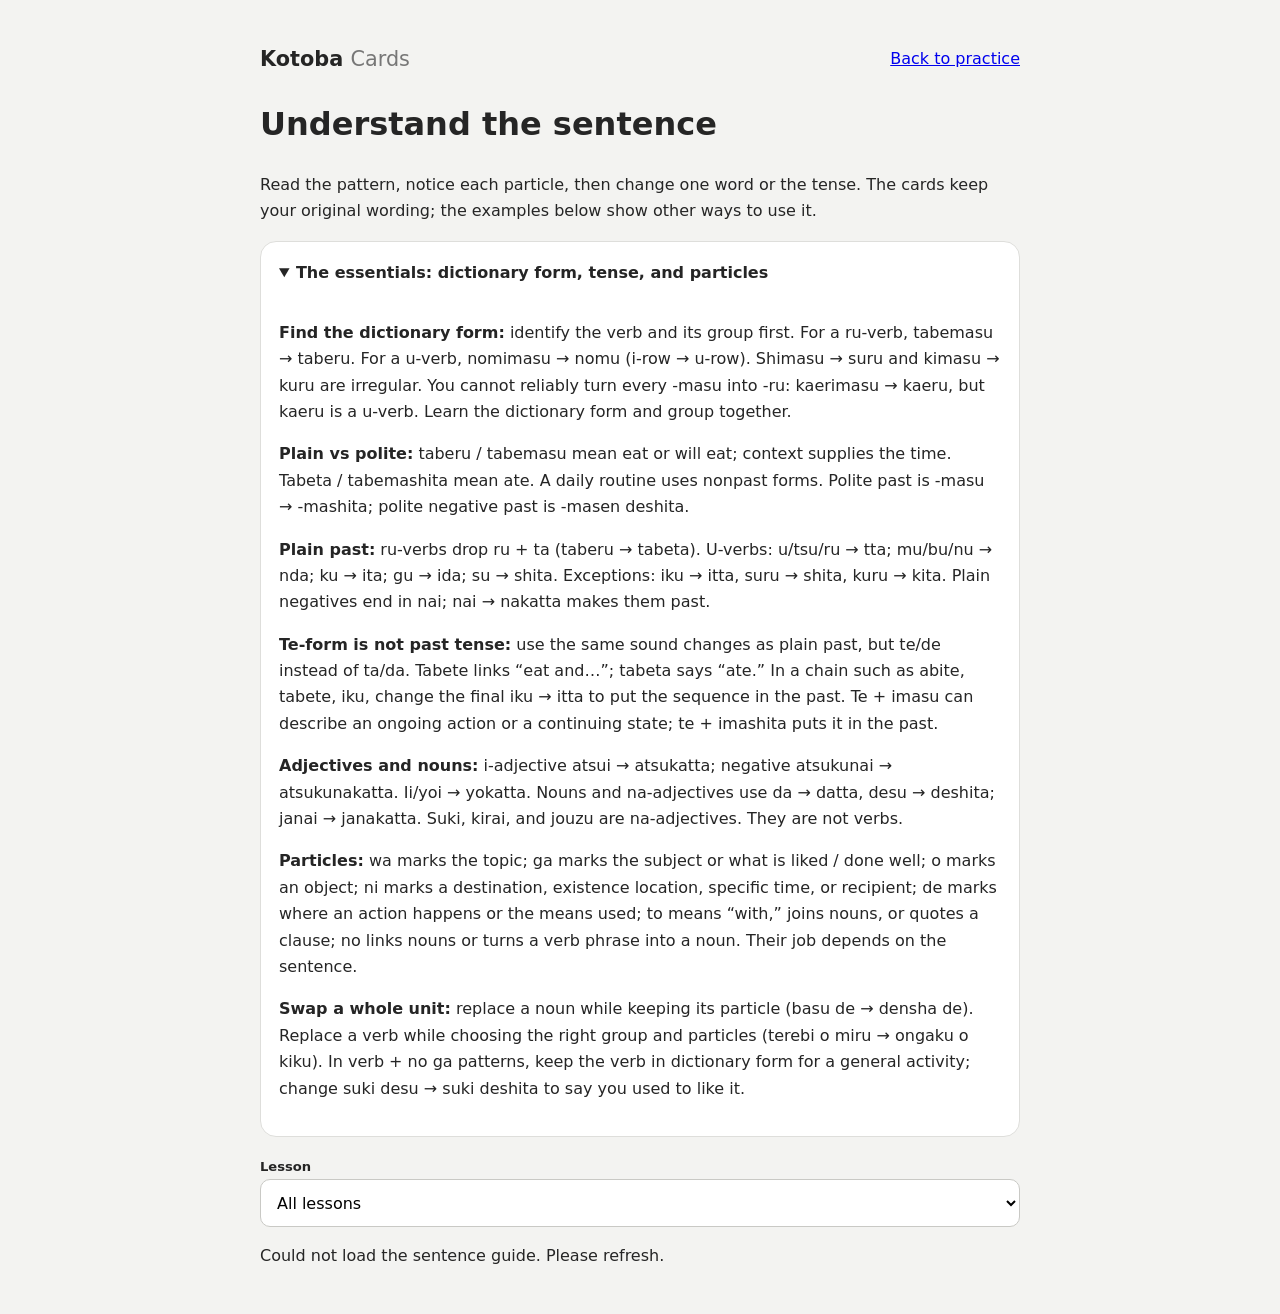
==== static/sentence-guide.html @ 01a3ae69 "Add daily routine lesson and sentence grammar guides for all review lessons" ====
<!doctype html>
<html lang="en">
<head>
  <meta charset="utf-8">
  <meta name="viewport" content="width=device-width, initial-scale=1, viewport-fit=cover">
  <title>Sentence guides · Kotoba Cards</title>
  <link rel="stylesheet" href="/static/style.css?v=13">
</head>
<body>
<main class="guide-page">
  <header><a class="brand" href="/">Kotoba <span>Cards</span></a><a href="/">Back to practice</a></header>
  <h1>Understand the sentence</h1>
  <p>Read the pattern, notice each particle, then change one word or the tense. The cards keep your original wording; the examples below show other ways to use it.</p>
  <details class="guide-card" open>
    <summary>The essentials: dictionary form, tense, and particles</summary>
    <p><strong>Find the dictionary form:</strong> identify the verb and its group first. For a ru-verb, tabemasu → taberu. For a u-verb, nomimasu → nomu (i-row → u-row). Shimasu → suru and kimasu → kuru are irregular. You cannot reliably turn every -masu into -ru: kaerimasu → kaeru, but kaeru is a u-verb. Learn the dictionary form and group together.</p>
    <p><strong>Plain vs polite:</strong> taberu / tabemasu mean eat or will eat; context supplies the time. Tabeta / tabemashita mean ate. A daily routine uses nonpast forms. Polite past is -masu → -mashita; polite negative past is -masen deshita.</p>
    <p><strong>Plain past:</strong> ru-verbs drop ru + ta (taberu → tabeta). U-verbs: u/tsu/ru → tta; mu/bu/nu → nda; ku → ita; gu → ida; su → shita. Exceptions: iku → itta, suru → shita, kuru → kita. Plain negatives end in nai; nai → nakatta makes them past.</p>
    <p><strong>Te-form is not past tense:</strong> use the same sound changes as plain past, but te/de instead of ta/da. Tabete links “eat and…”; tabeta says “ate.” In a chain such as abite, tabete, iku, change the final iku → itta to put the sequence in the past. Te + imasu can describe an ongoing action or a continuing state; te + imashita puts it in the past.</p>
    <p><strong>Adjectives and nouns:</strong> i-adjective atsui → atsukatta; negative atsukunai → atsukunakatta. Ii/yoi → yokatta. Nouns and na-adjectives use da → datta, desu → deshita; janai → janakatta. Suki, kirai, and jouzu are na-adjectives. They are not verbs.</p>
    <p><strong>Particles:</strong> wa marks the topic; ga marks the subject or what is liked / done well; o marks an object; ni marks a destination, existence location, specific time, or recipient; de marks where an action happens or the means used; to means “with,” joins nouns, or quotes a clause; no links nouns or turns a verb phrase into a noun. Their job depends on the sentence.</p>
    <p><strong>Swap a whole unit:</strong> replace a noun while keeping its particle (basu de → densha de). Replace a verb while choosing the right group and particles (terebi o miru → ongaku o kiku). In verb + no ga patterns, keep the verb in dictionary form for a general activity; change suki desu → suki deshita to say you used to like it.</p>
  </details>
  <label for="guide-lesson">Lesson</label>
  <select id="guide-lesson"><option value="all">All lessons</option></select>
  <p id="guide-message" role="status">Loading sentence guides…</p>
  <div id="guide-cards"></div>
</main>
<script src="/static/sentence-guide.js?v=1"></script>
</body>
</html>
---- static/style.css ----
:root {
  color-scheme: light;
  font-family: Inter, ui-rounded, "SF Pro Rounded", system-ui, sans-serif;
  color: #252525;
  background: #f3f3f1;
}

* { box-sizing: border-box; }
[hidden] { display: none !important; }
button, select, input { min-height: 48px; touch-action: manipulation; }
select { width: 100%; min-width: 0; }
.brand { margin-right: auto; align-self: center; color: #252525; text-decoration: none; font-weight: 800; font-size: 1.3rem; }
.brand span { color: #777; font-weight: 400; }
:focus-visible { outline: 3px solid #28714a; outline-offset: 3px; }

body {
  margin: 0;
  min-height: 100vh;
  display: grid;
  place-items: center;
  background: #f3f3f1;
}

main { width: min(92vw, 760px); padding: 42px 0 28px; }

header { display: flex; justify-content: flex-end; gap: 24px; }
label { font-weight: 700; font-size: .82rem; }
select, button { font: inherit; }
select { border: 1px solid #c9c9c5; border-radius: 10px; padding: 9px 30px 9px 12px; background: #fff; }
.home-button { width: 42px; height: 42px; display: grid; place-items: center; border: 1px solid #cacac6; border-radius: 10px; padding: 10px; color: #333; background: #fff; cursor: pointer; }
.home-button svg { width: 100%; height: 100%; fill: currentColor; }

.home-screen, .score-screen { margin-top: 32px; }
.home-screen { display: grid; gap: 20px; }
.home-screen[hidden] { display: none; }
.setup-card { padding: 28px; display: grid; gap: 10px; border: 1px solid #dededb; border-radius: 22px; background: #fff; box-shadow: 0 18px 45px #2222220d; }
.setup-card label:not(:first-child) { margin-top: 12px; }
.setup-help { margin: 2px 0 12px; color: #777; font-size: .85rem; }
.setup-card button { border: 0; border-radius: 12px; padding: 14px; color: #fff; background: #333; font-weight: 750; cursor: pointer; }
.history-card { padding: 28px; border: 1px solid #dededb; border-radius: 22px; background: #fff; }
.history-card h2 { margin: 10px 0 18px; font-family: Georgia, serif; font-size: 1.8rem; font-weight: 500; }
.history-card h3 { margin: 24px 0 10px; font-size: .78rem; letter-spacing: .08em; text-transform: uppercase; }
.history-summary { color: #666; }
.missed-words { display: flex; flex-wrap: wrap; gap: 8px; }
.missed-word { padding: 7px 10px; border-radius: 8px; background: #efefec; font-size: .82rem; }
.run-history { display: grid; gap: 8px; }
.run-row { display: grid; grid-template-columns: 1fr auto; gap: 12px; padding: 10px 0; border-top: 1px solid #ecece8; }
.run-meta { color: #777; font-size: .78rem; }
.run-score { font-weight: 800; font-variant-numeric: tabular-nums; }
.empty-history { color: #888; font-size: .85rem; }

.study-area { margin-top: 32px; }
#progress { color: #686866; font-weight: 650; }
.card {
  width: 100%; min-height: clamp(390px, 48vh, 480px); padding: 28px;
  display: grid; grid-template-rows: auto minmax(100px, 1fr) auto minmax(132px, auto); align-items: center;
  gap: 20px;
  border: 1px solid #dededb; border-radius: 26px; color: #252525; background: #fff;
  box-shadow: 0 18px 45px #22222212;
  transition: transform .18s ease, box-shadow .18s ease;
}
.side-label { align-self: start; justify-self: start; color: #6b6b68; font-size: .78rem; font-weight: 800; letter-spacing: .1em; text-transform: uppercase; }
.prompt { display: flex; flex-direction: column; align-items: center; gap: 5px; color: #777; }
#prompt-word { color: #252525; font-family: Georgia, serif; font-size: clamp(2rem, 7vw, 4rem); font-weight: 500; line-height: 1.12; overflow-wrap: anywhere; text-align: center; }
.card form { width: min(100%, 500px); justify-self: center; display: flex; gap: 10px; }
#answer { min-width: 0; flex: 1; border: 2px solid #cececa; border-radius: 12px; padding: 14px 16px; background: #fff; color: #252525; font: inherit; font-size: 1.15rem; }
#answer:focus { outline: 3px solid #8882; border-color: #555; }
.reading-answers { min-width: 0; flex: 1; display: grid; grid-template-columns: repeat(3, 1fr); gap: 8px; }
.reading-answers[hidden] { display: none; }
.reading-answer { min-width: 0; border: 2px solid #cececa; border-radius: 12px; padding: 14px 10px; background: #fff; color: #252525; font: inherit; font-size: 1.05rem; }
.reading-answer:focus { outline: 3px solid #8882; border-color: #555; }
#check, #hint-button, #retry-button { border: 0; border-radius: 12px; padding: 12px 18px; font-weight: 750; cursor: pointer; }
#check { color: white; background: #333; }
#hint-button, #retry-button { border: 1px solid #cacac6; color: #4f4f4c; background: #f3f3f1; }
.result { min-height: 132px; display: flex; flex-direction: column; align-items: center; justify-content: center; gap: 8px; text-align: center; }
#result-status { font-family: Georgia, serif; font-size: clamp(1.5rem, 5vw, 2.4rem); }
#correction { display: flex; flex-direction: column; gap: 5px; color: #645a50; font-size: 1.1rem; }
.revealed-kana { color: #252525; font-size: 1.6rem; font-weight: 600; }
.result.correct #result-status { color: #28714a; }
.result.incorrect #result-status { color: #a23022; }
.result.hint-visible #correction { color: #755f20; font-weight: 650; }
.hint { color: #978a7b; font-size: .8rem; }
.message { min-height: 24px; color: #a23022; }
.score-card { justify-items: center; padding-block: 50px; text-align: center; }
#score-percent { font-family: Georgia, serif; font-size: clamp(4rem, 14vw, 7rem); font-weight: 500; }
#score-details { color: #666; }
.score-card button { width: min(100%, 300px); }
.word-chart { width: 100%; margin: 18px 0 26px; display: grid; gap: 11px; text-align: left; }
.chart-row { display: grid; grid-template-columns: 1fr minmax(90px, auto); align-items: center; gap: 10px; font-size: .85rem; }
.chart-label { grid-column: 1 / -1; display: grid; gap: 4px; min-width: 0; overflow-wrap: anywhere; font-weight: 700; }
.chart-meaning, .chart-reading { font-weight: 400; line-height: 1.5; }
.chart-reading { color: #666; }
.chart-track { height: 12px; overflow: hidden; border-radius: 99px; background: #e5e5e2; }
.chart-bar { height: 100%; border-radius: inherit; background: #555; }
.chart-value { color: #666; text-align: right; font-variant-numeric: tabular-nums; }

@media (max-width: 560px) {
  body { display: block; min-height: 100svh; }
  main { width: 100%; padding: max(16px, env(safe-area-inset-top)) max(12px, env(safe-area-inset-right)) max(20px, env(safe-area-inset-bottom)) max(12px, env(safe-area-inset-left)); }
  header { align-items: center; flex-direction: row; }
  .home-screen, .study-area, .score-screen { margin-top: 18px; }
  .setup-card, .history-card, .card { padding: 18px; border-radius: 18px; min-width: 0; }
  .card { min-height: 0; grid-template-rows: auto auto auto auto; gap: 16px; }
  .prompt { padding-block: 10px; }
  .result { min-height: 0; overflow-wrap: anywhere; }
  .result:has(#result-status:empty):has(#correction:empty) { display: none; }
  .missed-word, .run-row > div { min-width: 0; overflow-wrap: anywhere; }
  .chart-row { grid-template-columns: 1fr auto; }
  .chart-label { grid-column: 1 / -1; white-space: normal; overflow-wrap: anywhere; }
  .card form { flex-direction: column; }
  .reading-answers { grid-template-columns: 1fr; }
  .home-button { width: 48px; height: 48px; }
}

.sentence-card #prompt-word { font-family: inherit; font-size: clamp(1.15rem, 2.5vw, 1.5rem); line-height: 1.4; }
#sentence-original { white-space: pre-line; color: #444; text-align: center; margin-bottom: 16px; }
.sentence-card form { width: 100%; flex-wrap: wrap; }
.sentence-card #answer { flex-basis: 100%; }
.sentence-tokens { display: flex; flex-wrap: wrap; justify-content: center; gap: 7px; }
.sentence-tokens > span { padding: 4px 8px; border-radius: 6px; overflow-wrap: anywhere; }
.token-correct { color: #14532d; background: #dcfce7; border: 1px solid #16803d; }
.token-incorrect { color: #991b1b; background: #fee2e2; border: 1px solid #c02626; }

.sentence-kana { display: flex; flex-wrap: wrap; justify-content: center; align-items: center; gap: 5px; font-size: 1.3rem; }
.sentence-kana > span { padding: 3px 6px; border-radius: 5px; }
.sentence-kana > span { max-width: 190px; }
.sentence-kana small { display: block; font-size: .8rem; font-weight: 400; line-height: 1.4; margin-top: 4px; }
.sentence-explanation { margin-top: 12px; font-size: 1rem; line-height: 1.6; color: #444; }
.verb-breakdown { margin-top: 18px; text-align: left; font-size: 1rem; line-height: 1.6; color: #333; overflow-wrap: anywhere; }
.verb-breakdown h3 { margin: 0 0 10px; font-size: 1.05rem; }
.verb-detail { padding: 14px; margin-top: 10px; border: 1px solid #dededb; border-radius: 12px; background: #f7f7f5; }
.verb-detail p { margin: 4px 0; }
.card > *, #correction, .verb-breakdown { min-width: 0; max-width: 100%; }
@media (max-width: 560px) {
  .card form > * { width: 100%; max-width: 100%; }
}
.writing-card form { width: 100%; flex-wrap: wrap; }
#handwriting { width: 100%; flex-basis: 100%; }
.writing-pair { display: grid; grid-template-columns: 1fr 1fr; gap: 12px; }
.writing-pair > div { min-width: 0; }
.writing-label { display: block; margin-bottom: 8px; color: #666; font-size: .85rem; }
#kanji-pad, .kanji-reference { width: 100%; aspect-ratio: 1; border: 2px solid #cececa; border-radius: 12px; background: #fff; }
#kanji-pad { display: block; touch-action: none; cursor: crosshair; }
.kanji-reference { display: grid; place-items: center; font-family: 'Noto Serif CJK JP', 'Yu Mincho', serif; font-size: clamp(5rem, 22vw, 12rem); line-height: 1; }
.writing-actions { display: flex; gap: 10px; margin: 12px 0; }
.writing-actions button { flex: 1; padding: 10px; border: 1px solid #cacac6; border-radius: 10px; font: inherit; cursor: pointer; }
#writing-right { background: #28714a; color: white; }
.writing-actions button:disabled { opacity: .45; cursor: default; }
.sentence-guide { margin-top: 18px; padding: 16px; border: 1px solid #dededb; border-radius: 12px; background: #f7f7f5; text-align: left; font-size: 1rem; line-height: 1.65; overflow-wrap: anywhere; }
.sentence-guide h3 { margin: 0 0 10px; font-size: 1.05rem; }
.sentence-guide p { margin: 12px 0; }
.guide-page { line-height: 1.65; }
.guide-page header { align-items: center; flex-wrap: wrap; }
.guide-card { padding: 18px; margin: 16px 0; background: white; border: 1px solid #dededb; border-radius: 16px; overflow-wrap: anywhere; }
.guide-card summary { cursor: pointer; font-weight: 700; min-height: 44px; }
.guide-japanese { font-size: 1.2rem; }
.guide-romaji { color: #555; }
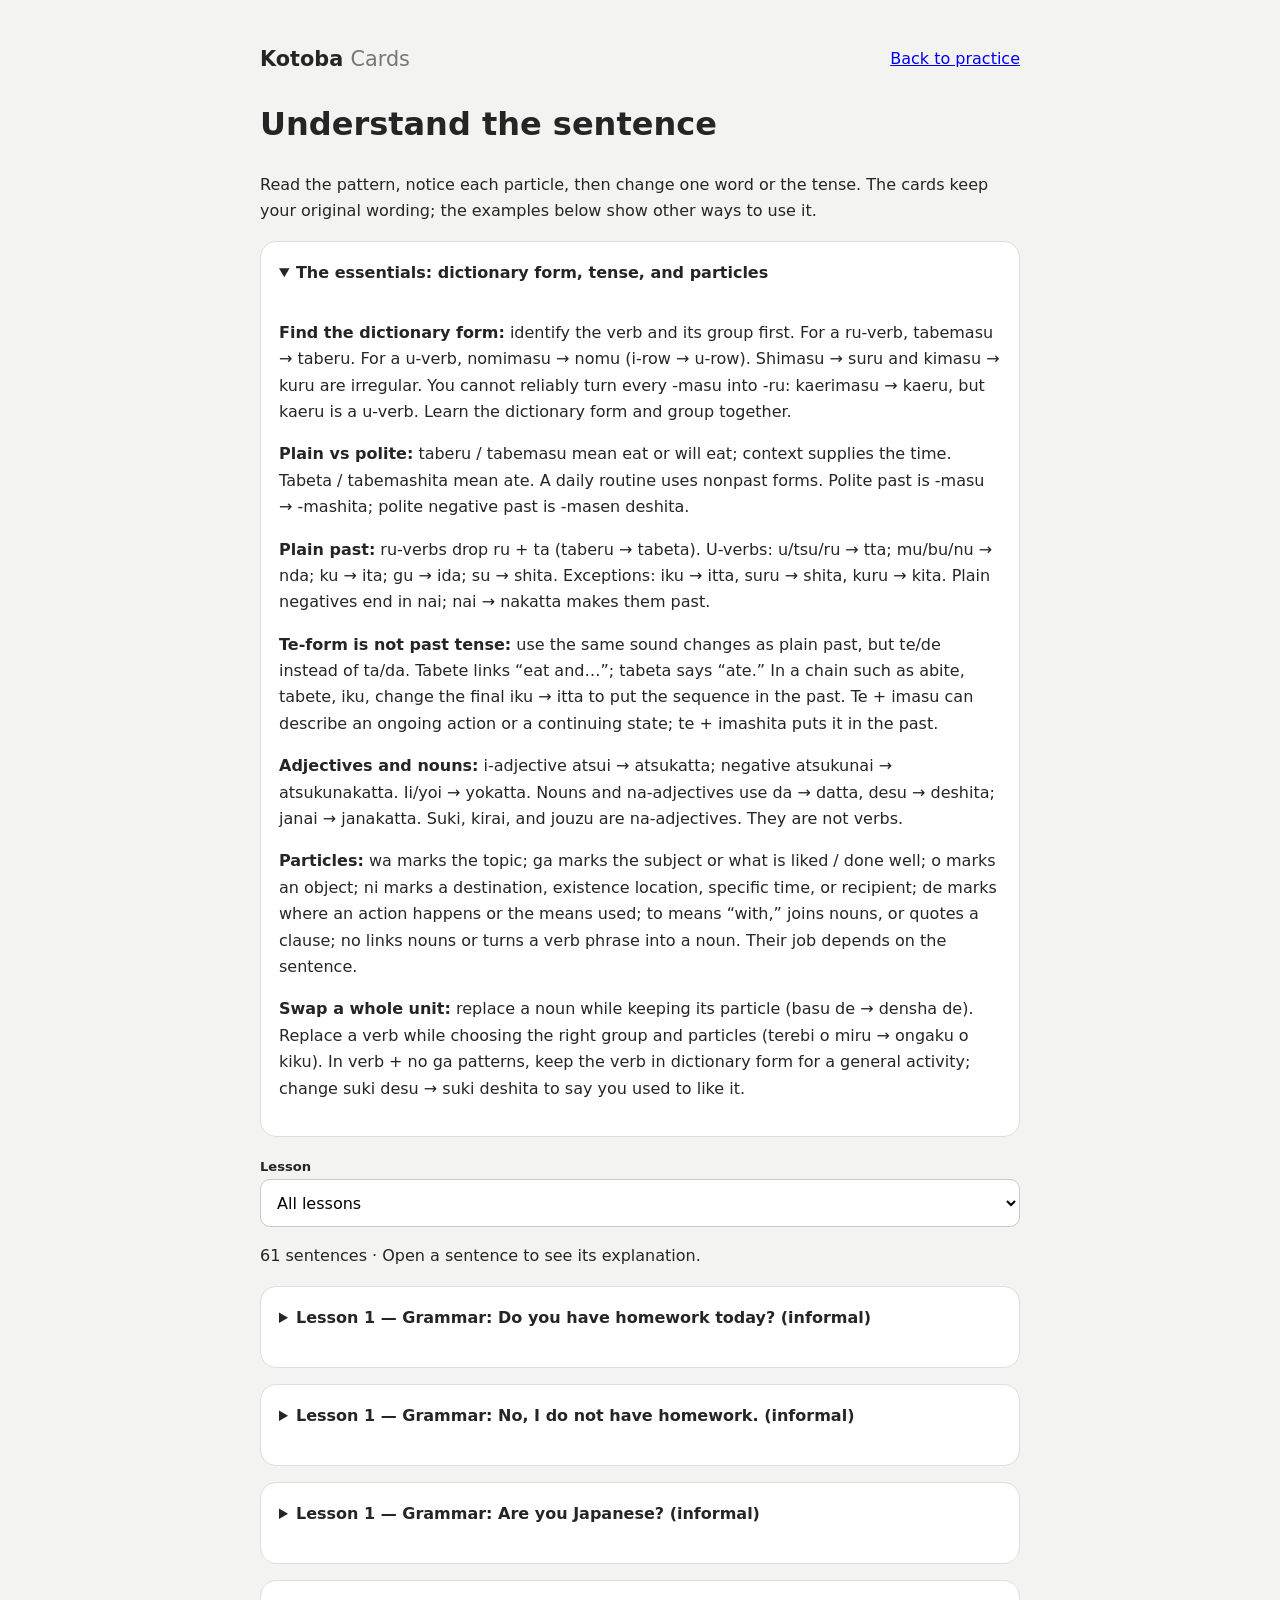
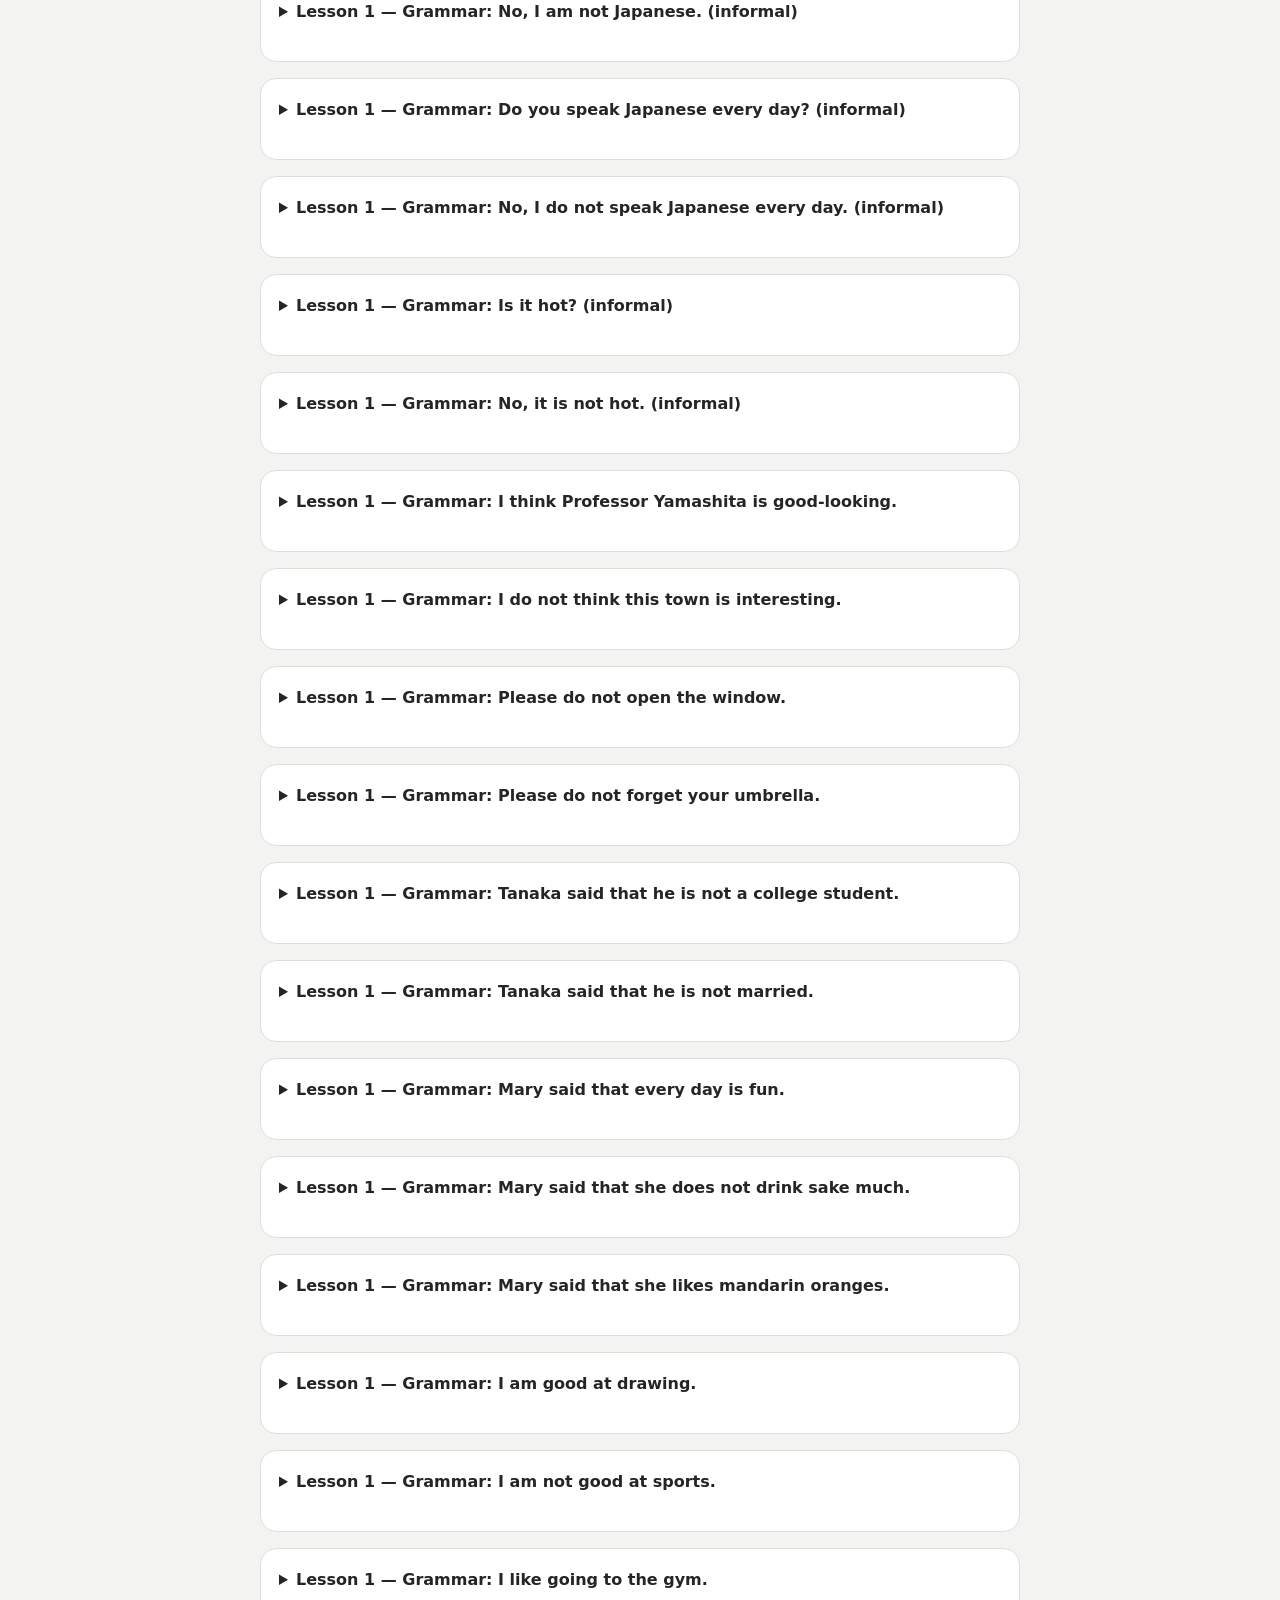
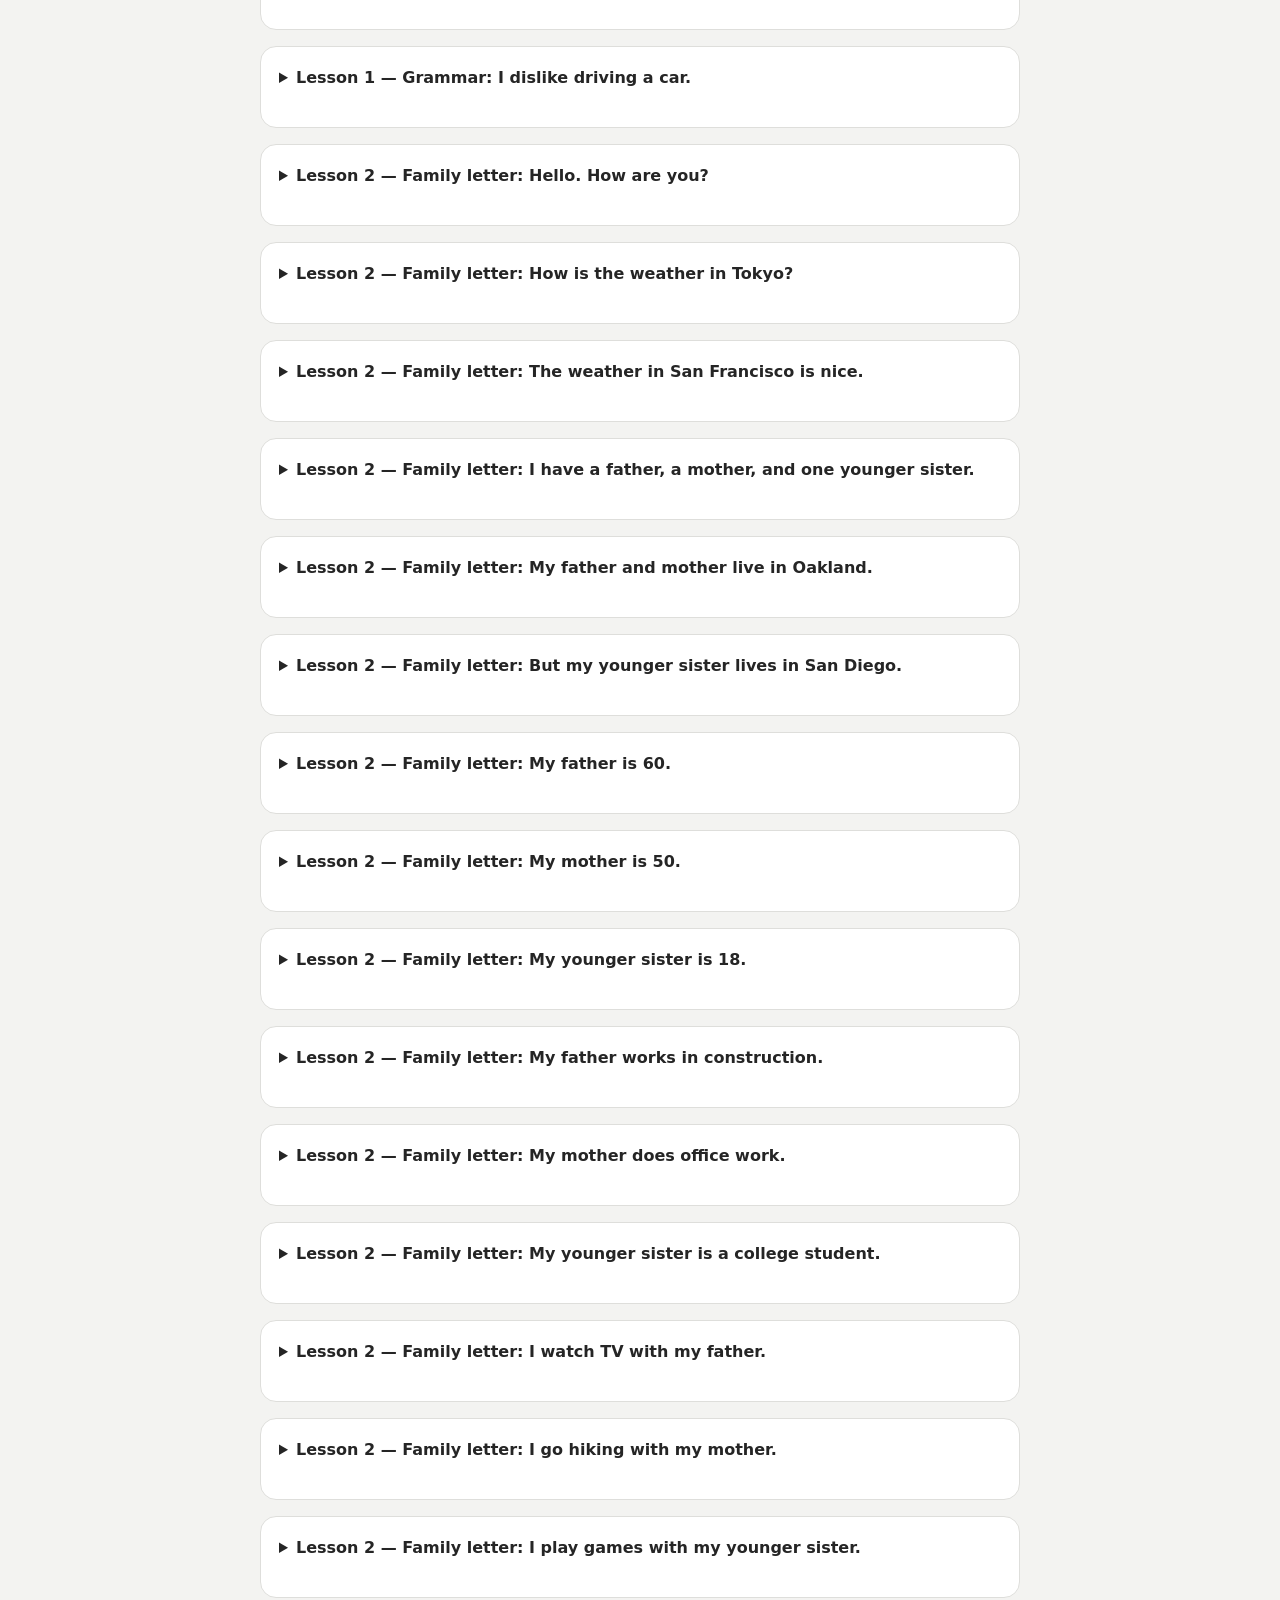
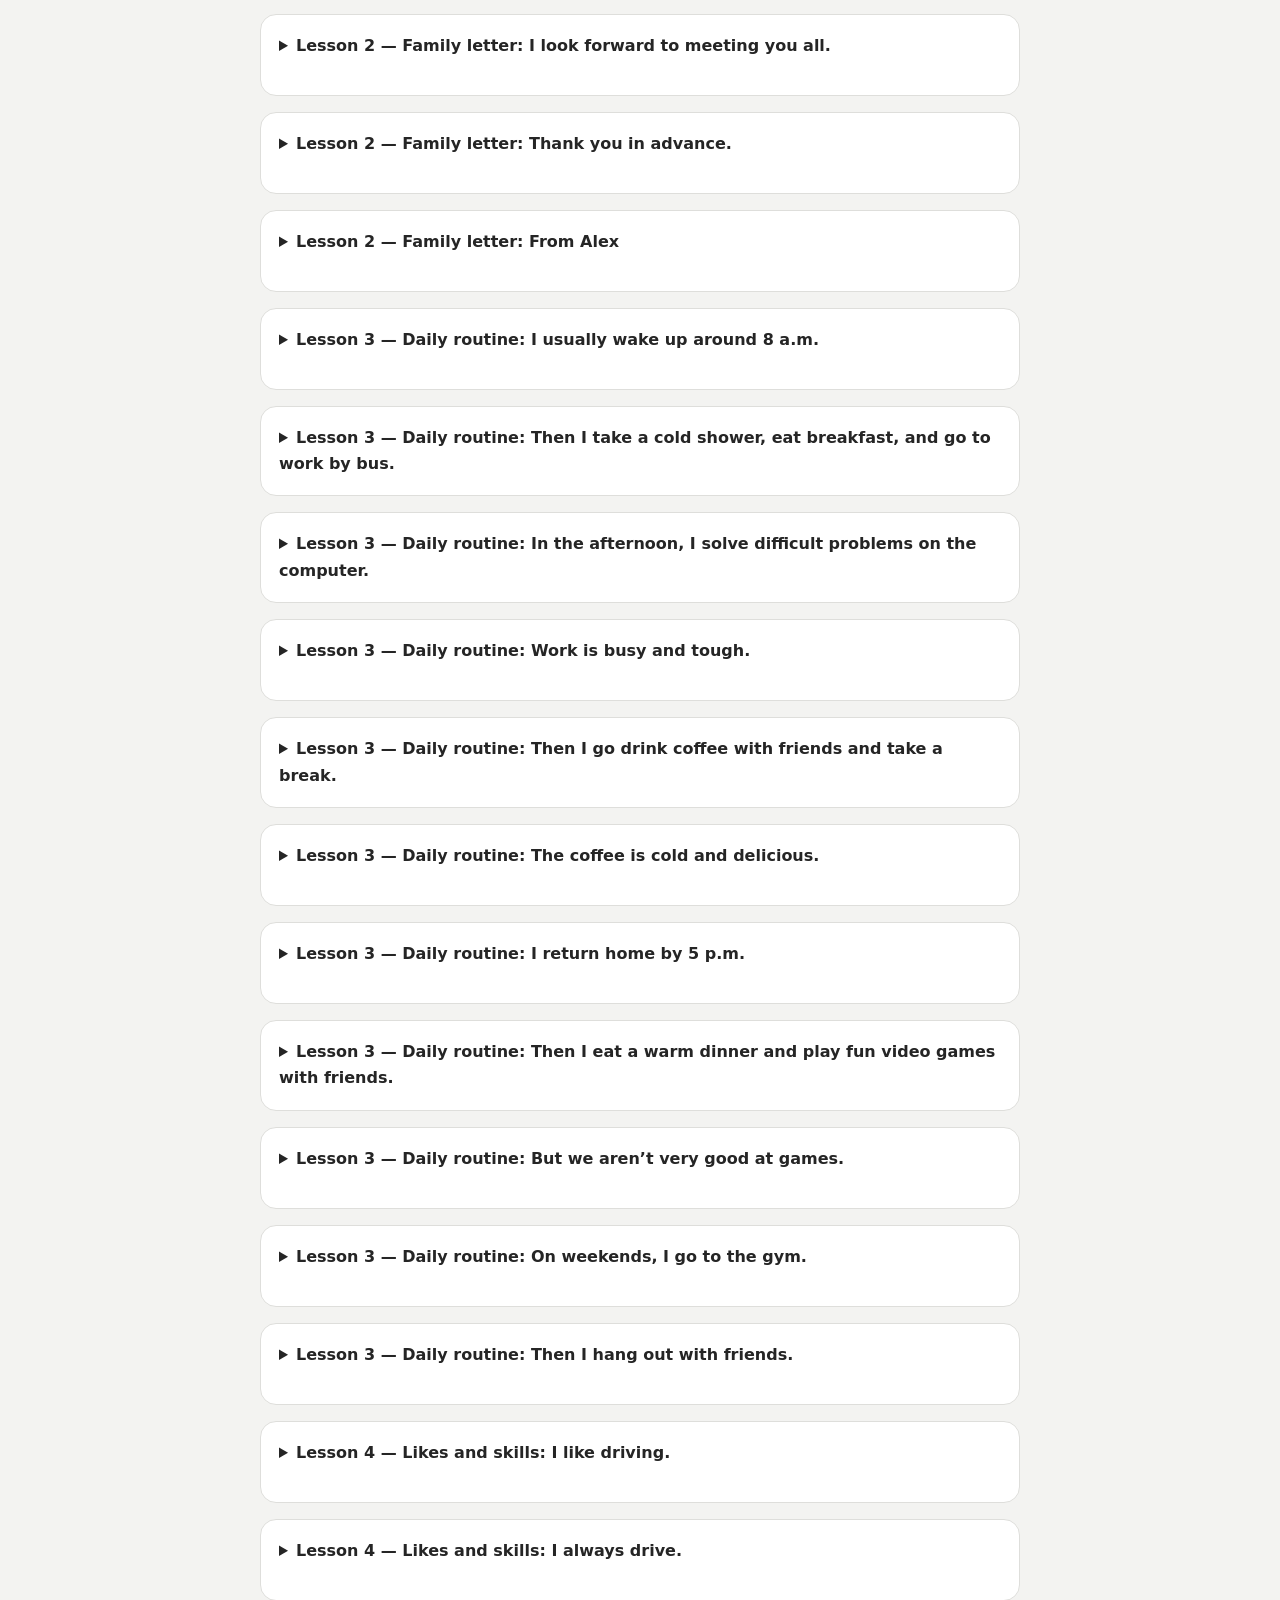
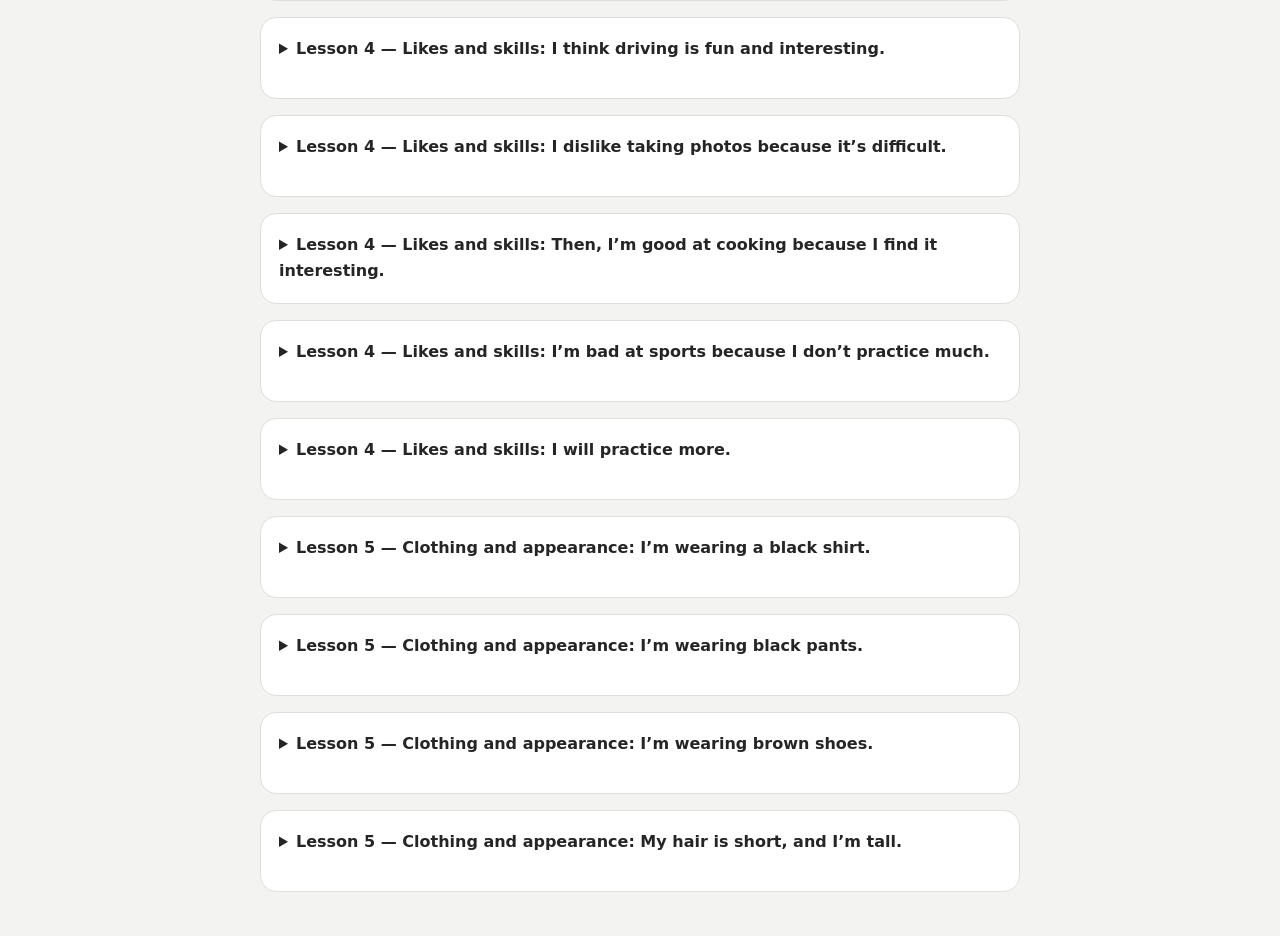
==== commit c1653275: "Bundle sentence guide data to fix loading with older local servers" ====
--- a/static/sentence-guide.html
+++ b/static/sentence-guide.html
@@ -26,6 +26,6 @@
   <p id="guide-message" role="status">Loading sentence guides…</p>
   <div id="guide-cards"></div>
 </main>
-<script src="/static/sentence-guide.js?v=1"></script>
+<script src="/static/sentence-guide.js?v=2"></script>
 </body>
 </html>
